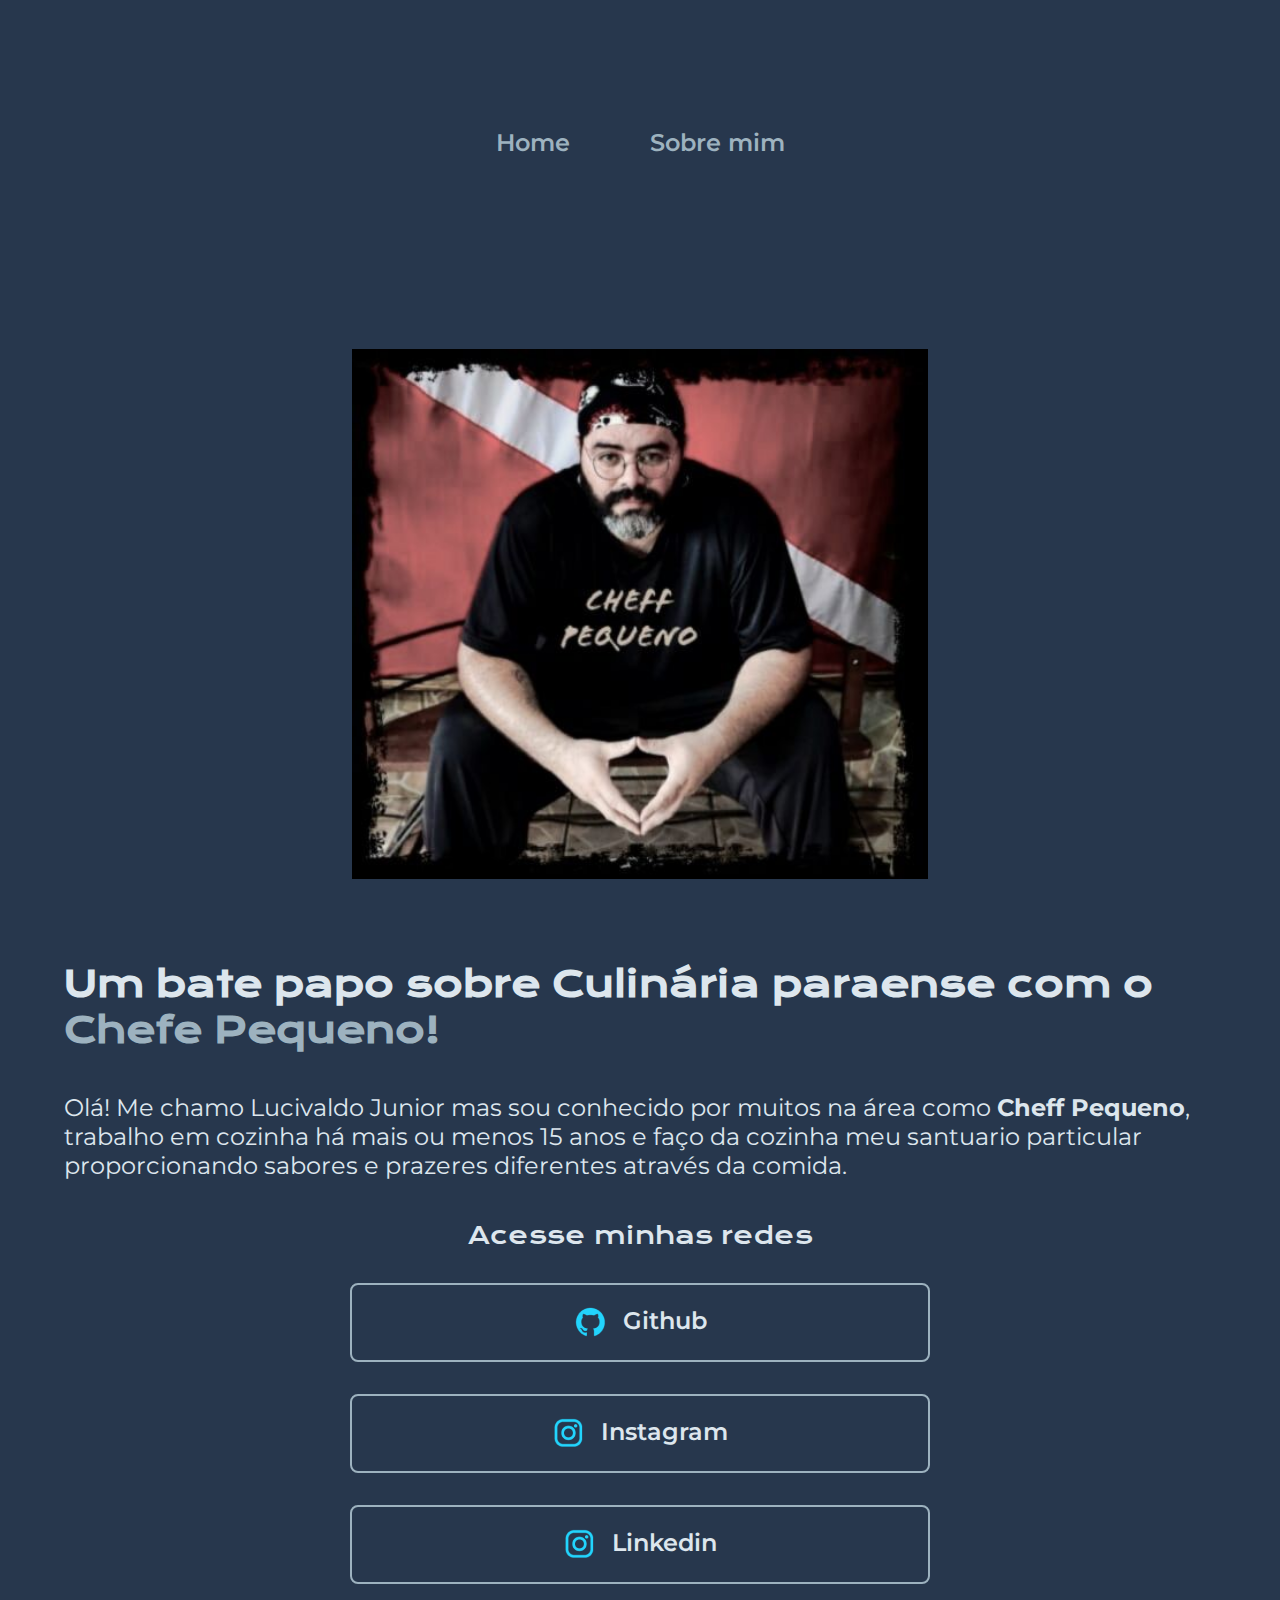
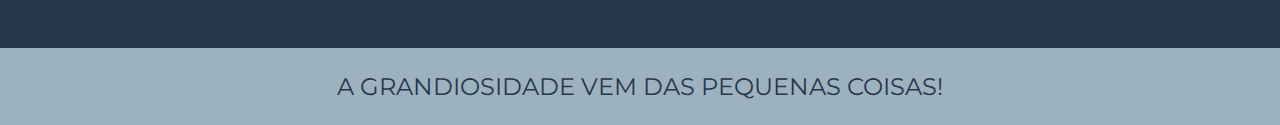
==== index.html @ ed48fdda "Add files via upload" ====
<!DOCTYPE html>
<html lang="pt-br">

<head>
    <meta charset="UTF-8">
    <meta http-equiv="X-UA-Compatible" content="IE=edge">
    <meta name="viewport" content="width=device-width, initial-scale=1.0">
    <title>Portifolio</title>
    <link rel="stylesheet" href="./styles/style.css">
</head>

<body>
    <header class="cabecalho">
        <nav class="cabecalho_menu">
            <a class="cabecalho_menu_link" href="index.html">Home</a>
            <a class="cabecalho_menu_link" href="about.html">Sobre mim</a>
        </nav>
    </header>
    <main class="apresentacao">
        <section class="apresentacao_conteudo">
            <h1 class="apresentacao_conteudo_titulo">Um bate papo sobre Culinária paraense  com o <strong 
            class="titulo-destaque">Chefe Pequeno!
            </strong></h1>
            <p class="apresentacao_conteudo_texto">Olá! Me chamo Lucivaldo Junior mas sou conhecido por muitos na área como <strong>Cheff Pequeno</strong>, trabalho em cozinha há mais ou menos 15 anos e faço da cozinha meu santuario particular proporcionando sabores e prazeres diferentes através da comida.</p>
            <div class="apresentacao_links">
                <h2 class="apresentacao_links_subtitulo">Acesse minhas redes</h2>
                <a class="apresentacao_links_navegacao" href="https://github.com/loljr1987">
                    <img src="./assets/github.png">
                    Github
                </a>
                <a class="apresentacao_links_navegacao" href="https://instagram.com/lucivaldojr25">
                    <img src="./assets/instagram.png">
                    Instagram
                </a>
                <a class="apresentacao_links_navegacao" href="https://linkedin.com/in/lucivaldojr">
                    <img src="./assets/instagram.png">
                    Linkedin
                </a>
                
            </div>
        </section>
        <img class="apresentacao_imagem" src="./assets/cheff.jpg" alt="Foto do Cheff Pequeno">
    </main>
    <footer class="rodape">
        <p>A GRANDIOSIDADE VEM DAS PEQUENAS COISAS!</p>
    </footer>
</body>

</html>
---- styles/style.css ----
@import url('https://fonts.googleapis.com/css2?family=Krona+One&family=Montserrat:wght@400;600&display=swap');

:root {
    --cor--primaria: #27374D;
    --cor--secundaria: #DDE6ED;
    --cor--terciaria: #9DB2BF;
    --cor--hover: #657785;

    --font-primaria: 'Krona One', sans-serif;
    --font-secundaria: 'Montserrat', sans-serif;
}

*{
    margin: 0;
    padding: 0;
}

body {
    box-sizing: border-box;
    background-color: var(--cor--primaria);
    color: var(--cor--secundaria);
}

.cabecalho {
   padding: 2% 0% 0% 15%;
}

.cabecalho_menu {
    display: flex;
    gap: 80px;
}

.cabecalho_menu_link {
    font-family: var(--font-secundaria);
    font-size: 1.5rem;
    font-weight: 600;
    color: var(--cor--terciaria);
    text-decoration: none;
}

.apresentacao {
    padding: 5% 15%;
    display: flex;
    align-items: center;
    justify-content: space-between;
    gap: 82px; 
}

.apresentacao_conteudo {
    width: 50%;
    display: flex;
    flex-direction: column;
    gap: 40px;
}

.apresentacao_conteudo_titulo {
    font-size: 2.25rem;
    font-family: var(--font-primaria);
}

.titulo-destaque {
    color: var(--cor--terciaria);
}

.apresentacao_conteudo_texto {
    font-size: 1.5rem;
    font-family: var(--font-secundaria);
}

.apresentacao_links {
    display: flex;
    flex-direction: column;
    justify-content: space-between;
    align-items: center;
    gap: 32px;
}

.apresentacao_links_subtitulo {
    font-family: var(--font-primaria);
    font-weight: 400;
    font-size: 1.5rem;
}

.apresentacao_links_navegacao {
    display: flex;
    justify-content: center;
    gap: 16px;
    border: 2px solid var(--cor--terciaria);
    width: 50%;
    text-align: center;
    border-radius: 8px;
    font-size: 1.5rem;
    font-weight: 600;
    padding: 21.5px 0;
    text-decoration: none;
    color: var(--cor--secundaria);
    font-family: var(--font-secundaria);
}

.apresentacao_links_navegacao:hover {
    background-color: var(--cor--hover);
}

.apresentacao_imagem {
    width: 50%;
}

.rodape {
    color: var(--cor--primaria);
    background-color: var(--cor--terciaria);
    padding: 24px;
    text-align: center;
    font-family: var(--font-secundaria);
    font-size: 1.5rem;
    font-weight: 400;
}
 
@media (min-width: 480px) and (max-width: 1300px) {
.cabecalho {
    padding: 10%;    
}

.cabecalho_menu {
    justify-content: center;
}

.apresentacao {
    flex-direction: column-reverse;
    padding: 5%;

}
.apresentacao_conteudo {
    width: auto; 
} 

}
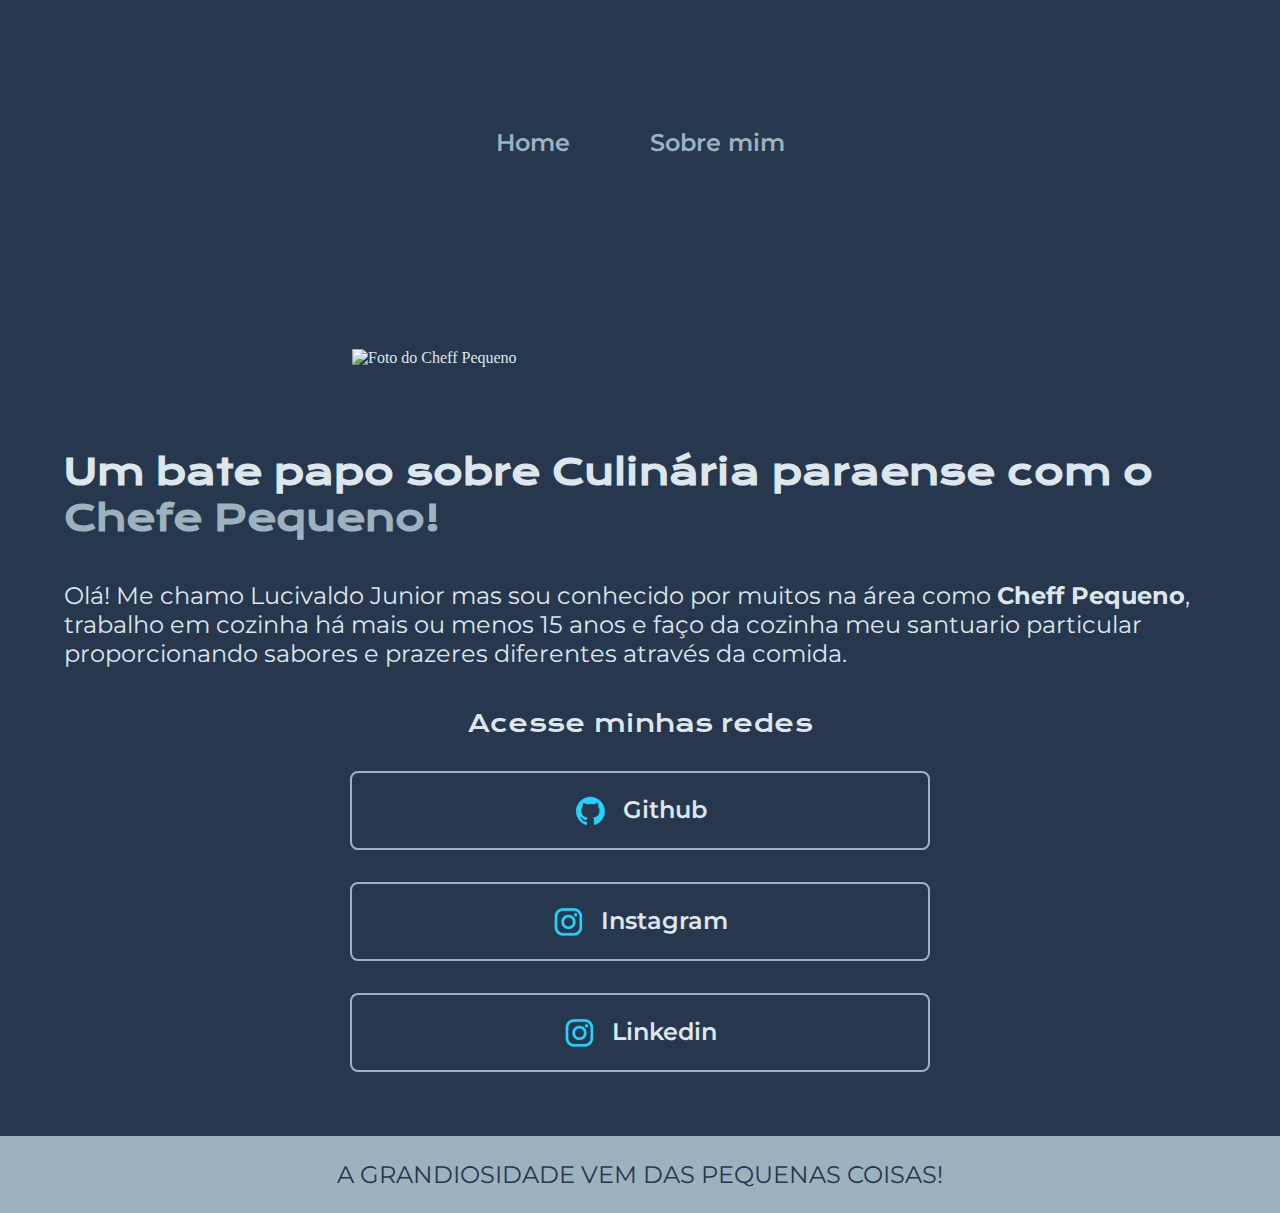
==== commit 97d70429: "Update index.html" ====
--- a/index.html
+++ b/index.html
@@ -39,11 +39,11 @@
                 
             </div>
         </section>
-        <img class="apresentacao_imagem" src="./assets/cheff.jpg" alt="Foto do Cheff Pequeno">
+        <img class="apresentacao_imagem" src="./assets/cheff0.jpg" alt="Foto do Cheff Pequeno">
     </main>
     <footer class="rodape">
         <p>A GRANDIOSIDADE VEM DAS PEQUENAS COISAS!</p>
     </footer>
 </body>
 
-</html>+</html>
--- a/styles/style.css
+++ b/styles/style.css
@@ -115,7 +115,7 @@
     font-weight: 400;
 }
  
-@media (min-width: 480px) and (max-width: 1300px) {
+@media (max-width: 1300px) {
 .cabecalho {
     padding: 10%;    
 }
@@ -133,4 +133,4 @@
     width: auto; 
 } 
 
-}+}
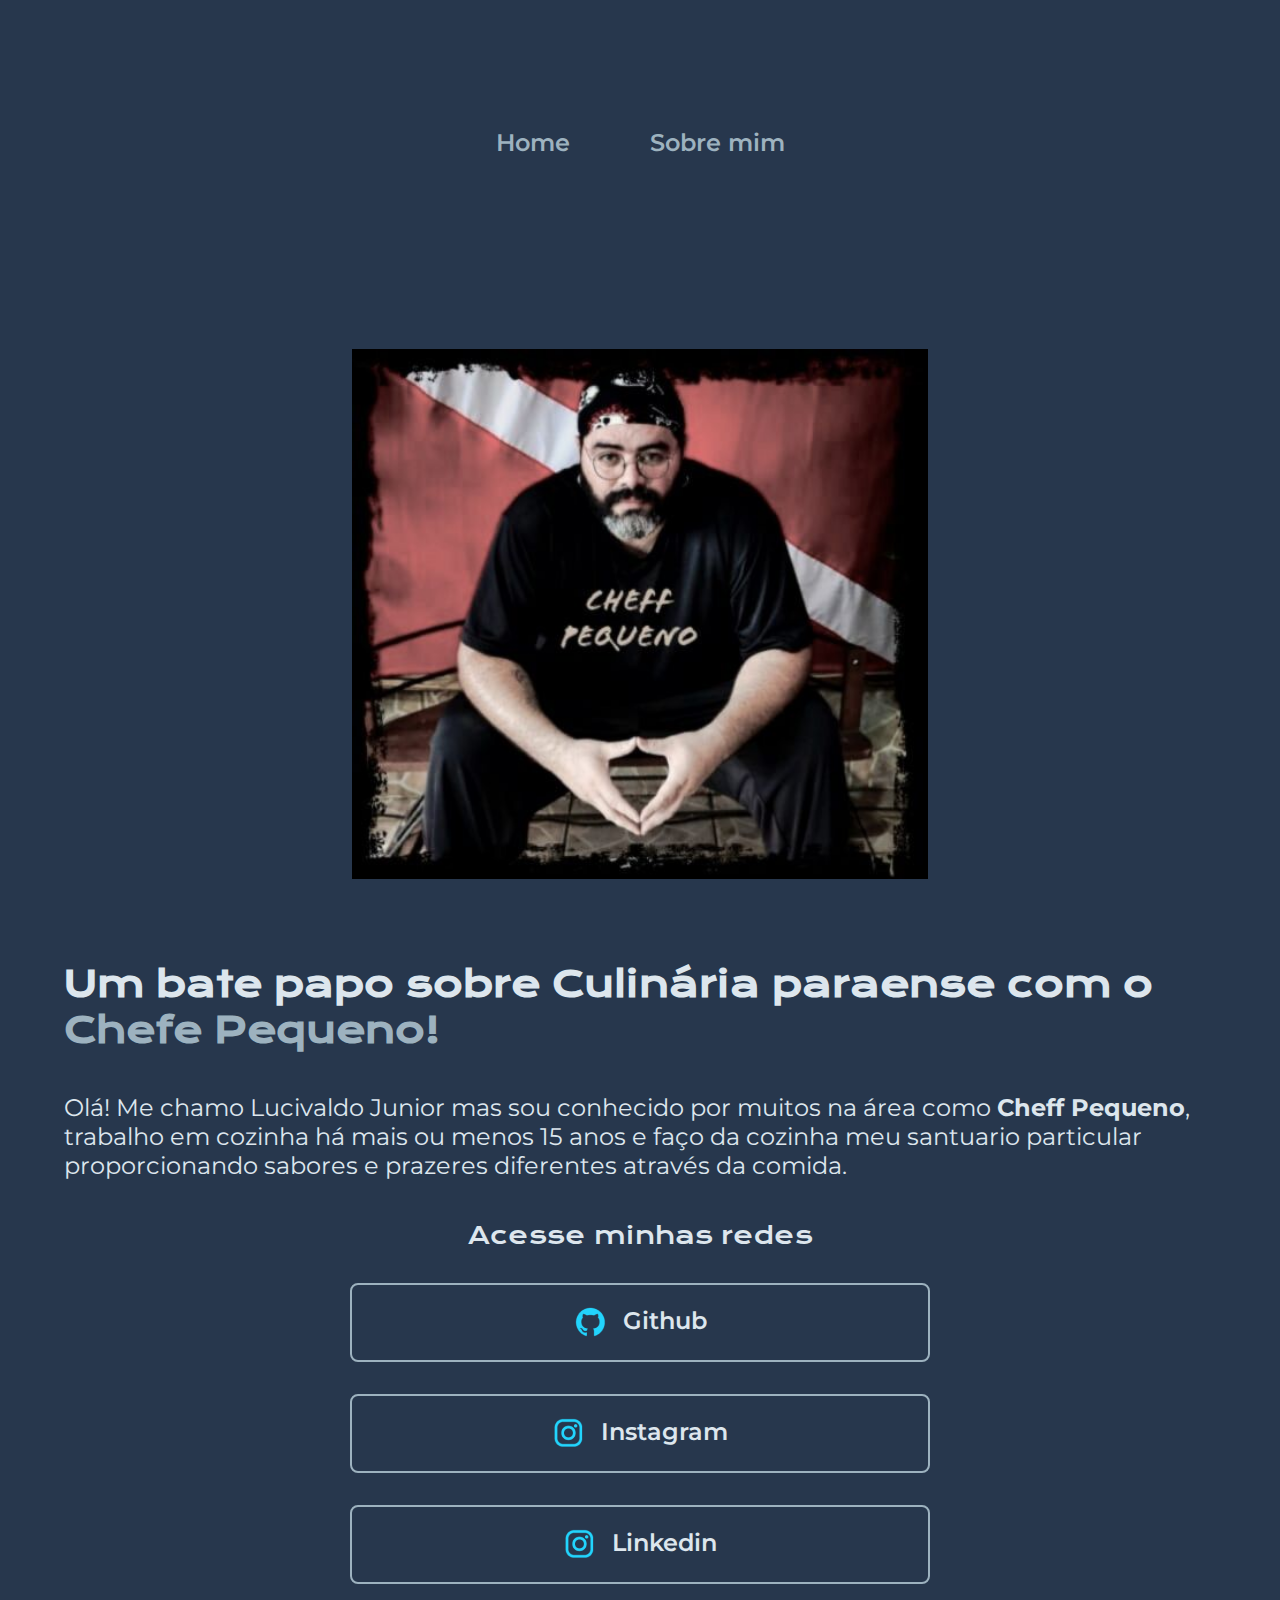
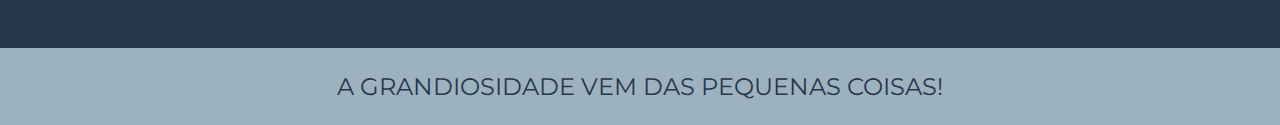
==== commit daa9501d: "Update index.html" ====
--- a/index.html
+++ b/index.html
@@ -39,7 +39,7 @@
                 
             </div>
         </section>
-        <img class="apresentacao_imagem" src="./assets/cheff0.jpg" alt="Foto do Cheff Pequeno">
+        <img class="apresentacao_imagem" src="./assets/cheff.jpg" alt="Foto do Cheff Pequeno">
     </main>
     <footer class="rodape">
         <p>A GRANDIOSIDADE VEM DAS PEQUENAS COISAS!</p>
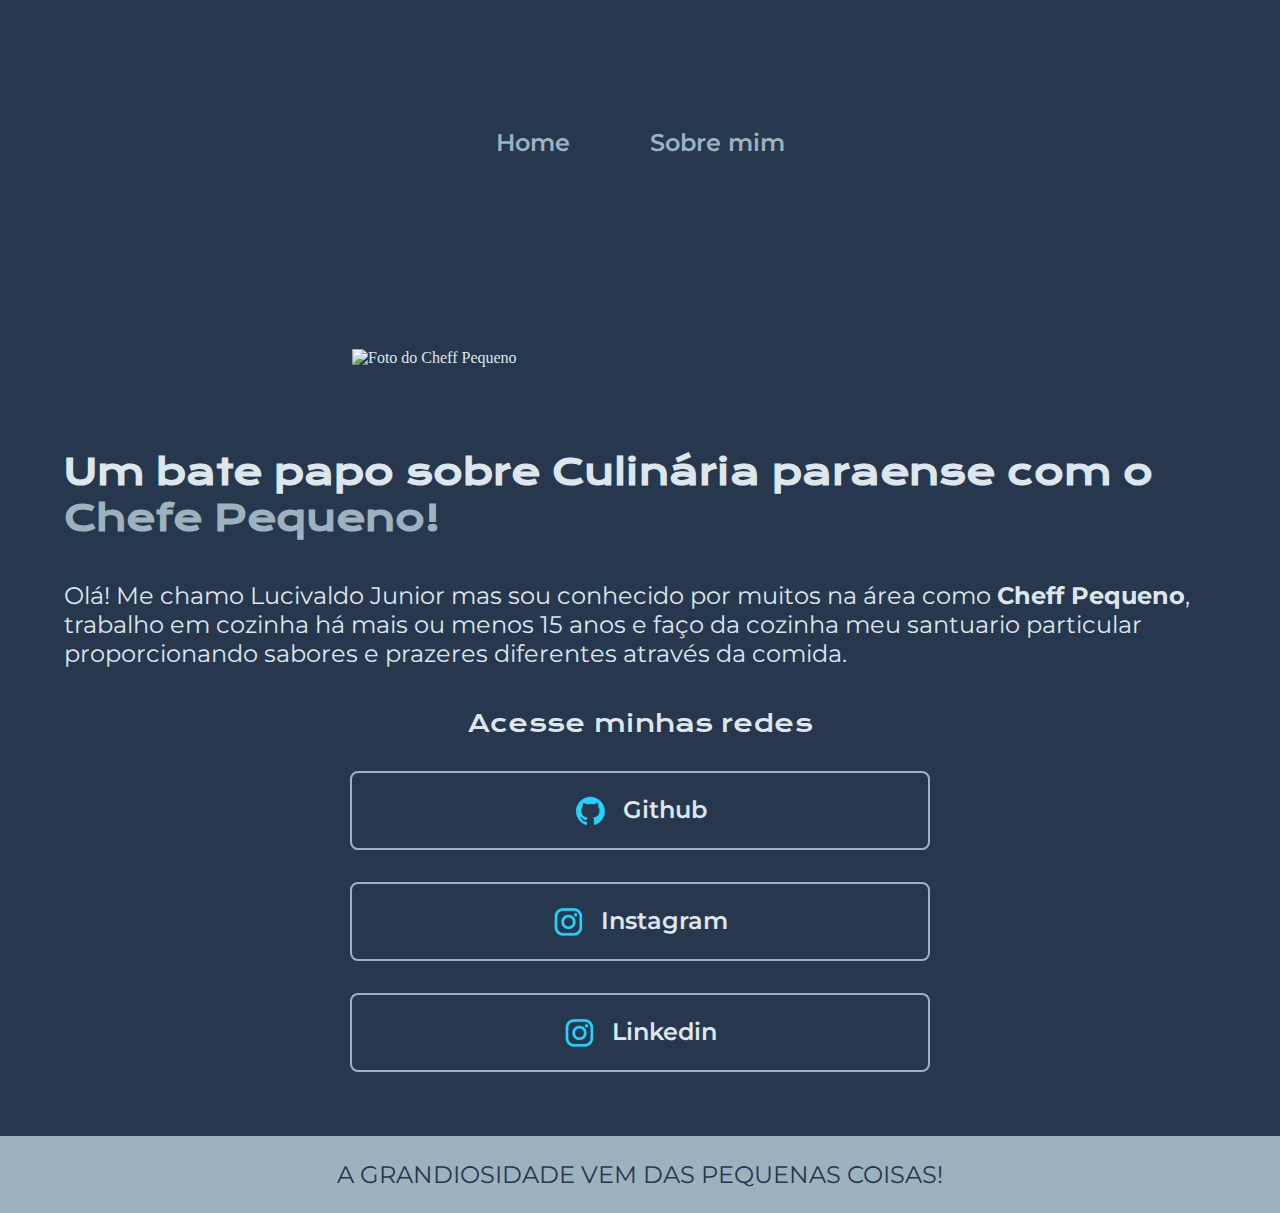
==== commit 96d2de95: "Update index.html" ====
--- a/index.html
+++ b/index.html
@@ -39,7 +39,7 @@
                 
             </div>
         </section>
-        <img class="apresentacao_imagem" src="./assets/cheff.jpg" alt="Foto do Cheff Pequeno">
+        <img class="apresentacao_imagem" src="./assets/cheff0.jpg" alt="Foto do Cheff Pequeno">
     </main>
     <footer class="rodape">
         <p>A GRANDIOSIDADE VEM DAS PEQUENAS COISAS!</p>
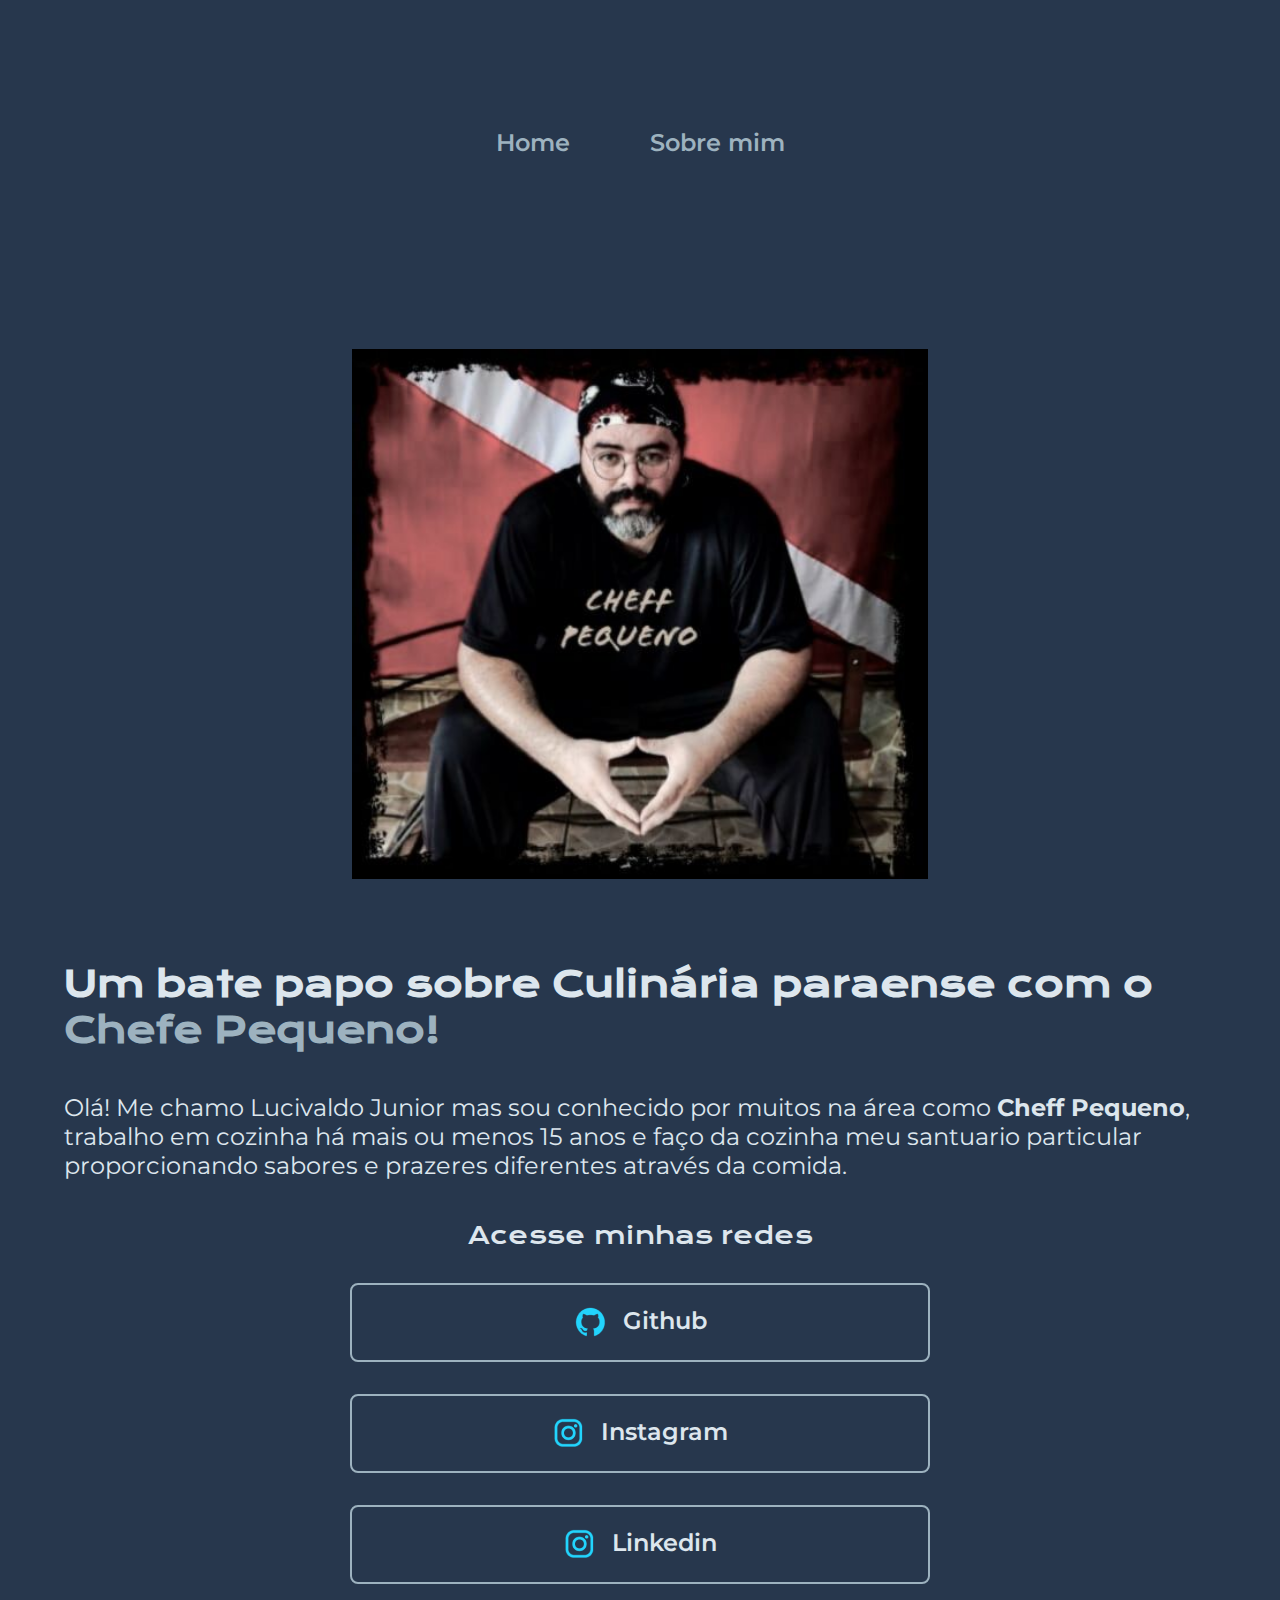
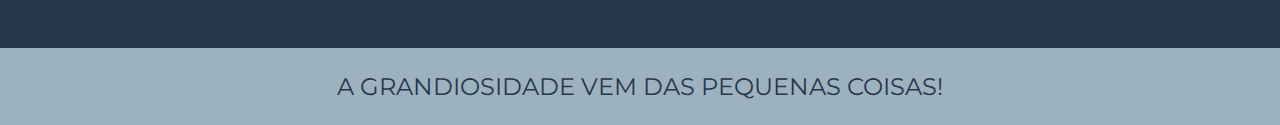
==== commit f795576e: "Update index.html" ====
--- a/index.html
+++ b/index.html
@@ -39,7 +39,7 @@
                 
             </div>
         </section>
-        <img class="apresentacao_imagem" src="./assets/cheff0.jpg" alt="Foto do Cheff Pequeno">
+        <img class="apresentacao_imagem" src="./assets/cheff.jpg" alt="Foto do Cheff Pequeno">
     </main>
     <footer class="rodape">
         <p>A GRANDIOSIDADE VEM DAS PEQUENAS COISAS!</p>
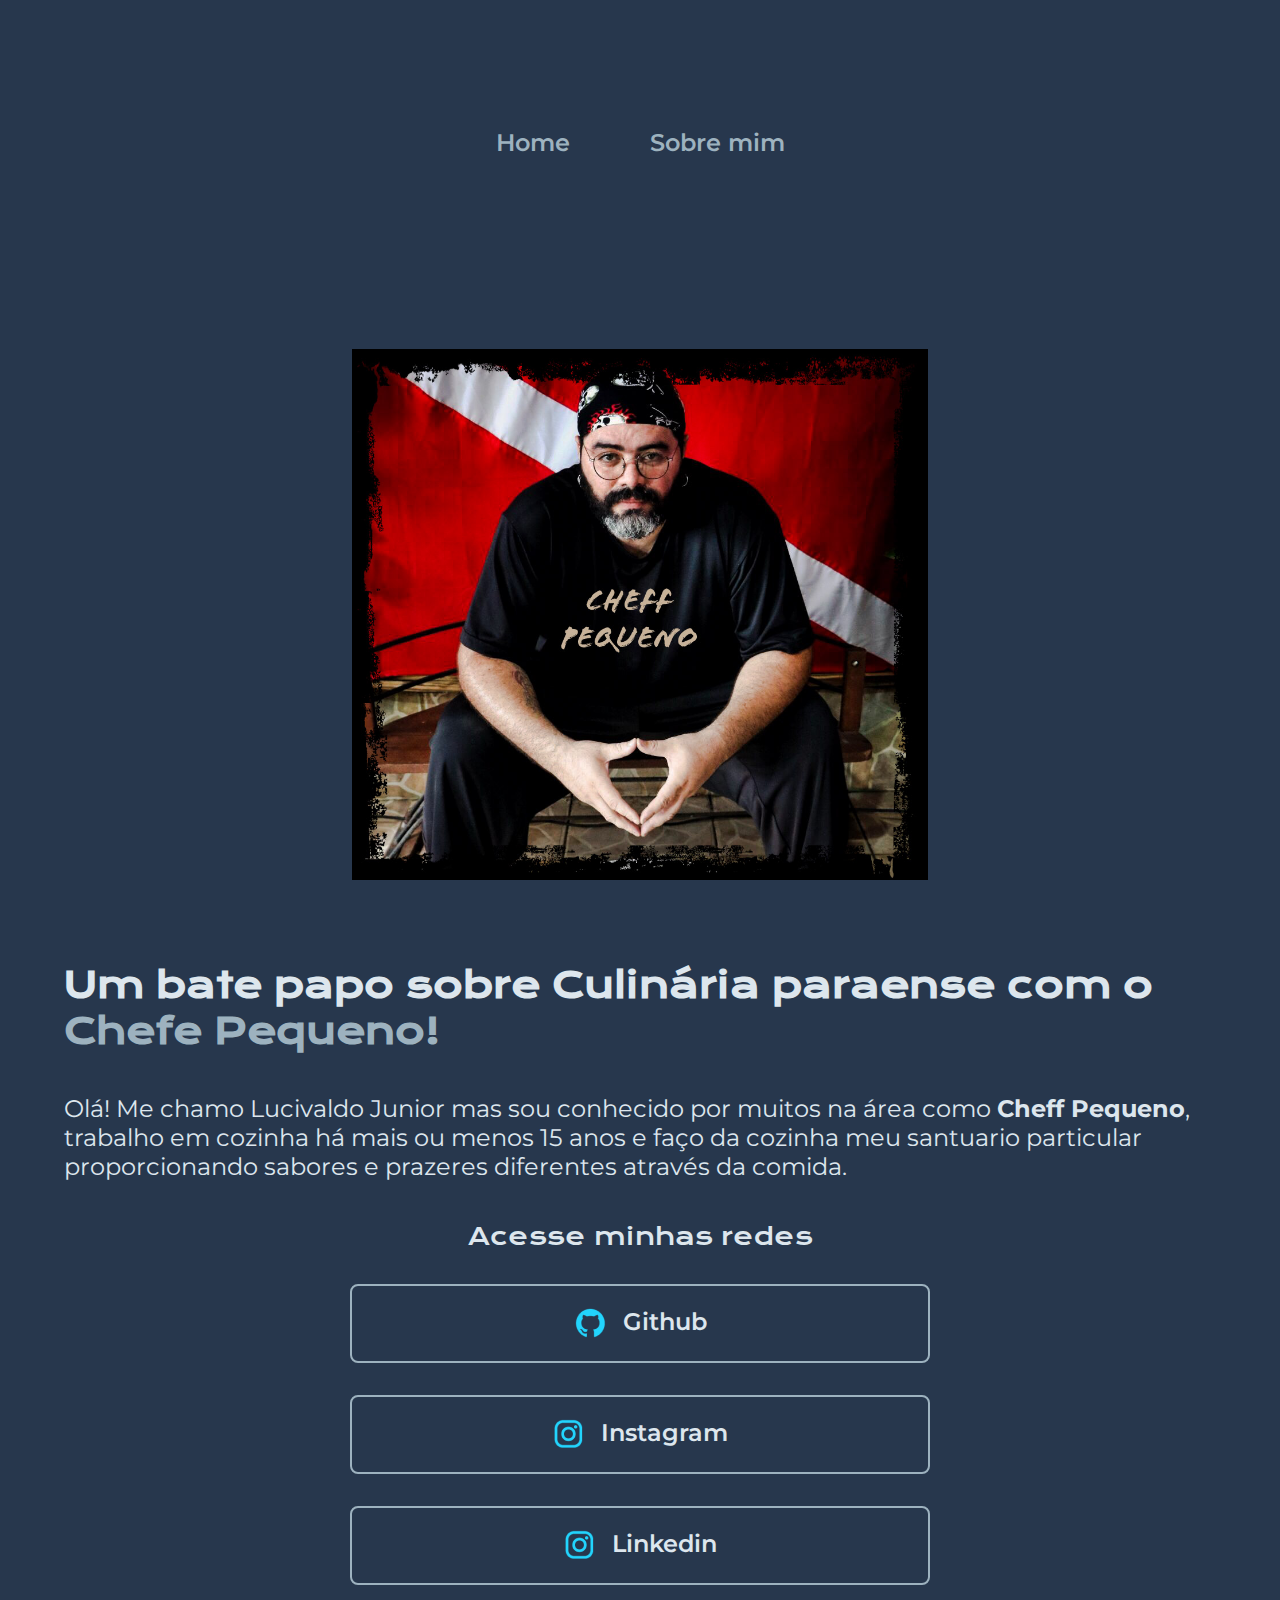
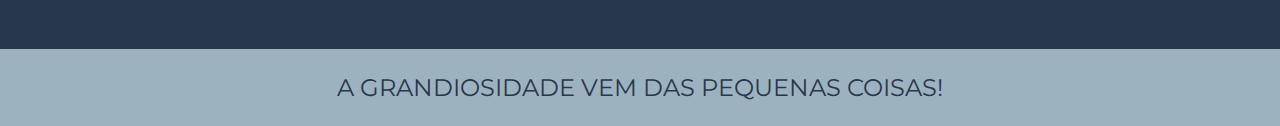
==== commit 8456d9aa: "Update index.html" ====
--- a/index.html
+++ b/index.html
@@ -39,7 +39,7 @@
                 
             </div>
         </section>
-        <img class="apresentacao_imagem" src="./assets/cheff.jpg" alt="Foto do Cheff Pequeno">
+        <img class="apresentacao_imagem" src="./assets/cheff0.jpg" alt="Foto do Cheff Pequeno">
     </main>
     <footer class="rodape">
         <p>A GRANDIOSIDADE VEM DAS PEQUENAS COISAS!</p>
